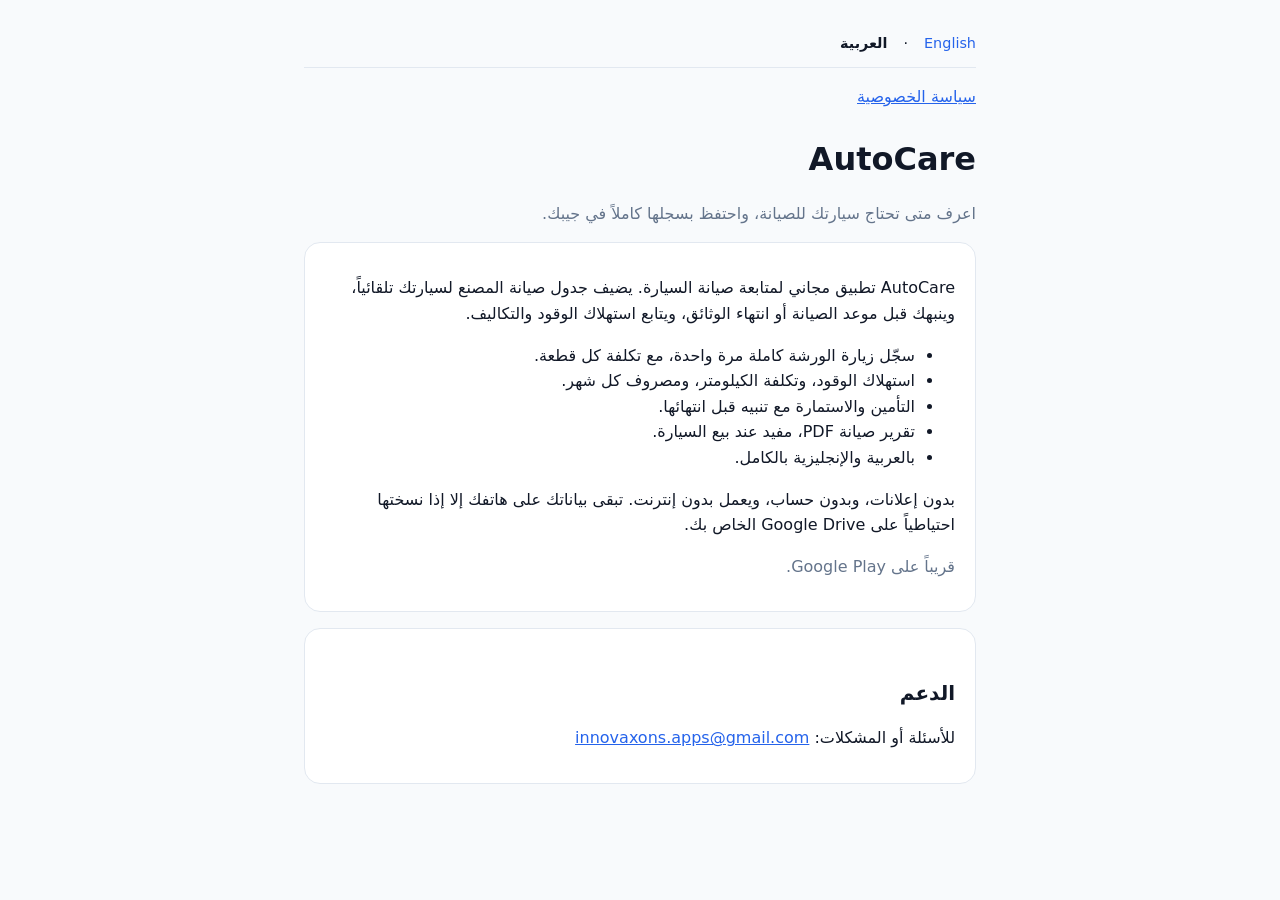
==== ar/index.html @ ee43e618 "Homepage and privacy pages in English and Arabic, like salaty-site Home at /, policy at /privacy/, A" ====
<!doctype html>
<html lang="ar" dir="rtl">
<head>
  <meta charset="utf-8">
  <meta name="viewport" content="width=device-width, initial-scale=1">
  <title>AutoCare: سجل صيانة السيارة</title>
  <meta name="description" content="تذكير بمواعيد الصيانة، سجل الصيانة، استهلاك الوقود وتنبيه انتهاء الوثائق. مجاني، بدون إعلانات، بدون حساب.">
  <link rel="canonical" href="https://autocare.innovaxons.com/ar/">
  <link rel="alternate" hreflang="x-default" href="https://autocare.innovaxons.com/">
  <link rel="alternate" hreflang="en" href="https://autocare.innovaxons.com/">
  <link rel="alternate" hreflang="ar" href="https://autocare.innovaxons.com/ar/">
  <link rel="stylesheet" href="/style.css">
</head>
<body>
  <a href="#content" class="sr-only">تخطَّ إلى المحتوى</a>
  <main id="content">
    <nav class="lang-switcher" aria-label="اللغة"><a href="/" lang="en" dir="ltr">English</a> · <strong>العربية</strong></nav>
    <nav class="page-nav"><a href="/ar/privacy/">سياسة الخصوصية</a></nav>
    <h1>AutoCare</h1>
    <p class="muted">اعرف متى تحتاج سيارتك للصيانة، واحتفظ بسجلها كاملاً في جيبك.</p>
    <section>
      <p>AutoCare تطبيق مجاني لمتابعة صيانة السيارة. يضيف جدول صيانة المصنع لسيارتك تلقائياً، وينبهك قبل موعد الصيانة أو انتهاء الوثائق، ويتابع استهلاك الوقود والتكاليف.</p>
      <ul>
        <li>سجّل زيارة الورشة كاملة مرة واحدة، مع تكلفة كل قطعة.</li>
        <li>استهلاك الوقود، وتكلفة الكيلومتر، ومصروف كل شهر.</li>
        <li>التأمين والاستمارة مع تنبيه قبل انتهائها.</li>
        <li>تقرير صيانة PDF، مفيد عند بيع السيارة.</li>
        <li>بالعربية والإنجليزية بالكامل.</li>
      </ul>
      <p>بدون إعلانات، وبدون حساب، ويعمل بدون إنترنت. تبقى بياناتك على هاتفك إلا إذا نسختها احتياطياً على Google Drive الخاص بك.</p>
      <!-- PLAY_LINK -->
      <p class="muted">قريباً على Google Play.</p>
    </section>
    <section>
      <h2>الدعم</h2>
      <p>للأسئلة أو المشكلات: <a href="mailto:innovaxons.apps@gmail.com">innovaxons.apps@gmail.com</a></p>
    </section>
  </main>
</body>
</html>
---- style.css ----
:root {
  --surface: #f8fafc;
  --card: #ffffff;
  --ink: #111827;
  --muted: #64748b;
  --primary: #2563eb;
  --line: #e2e8f0;
}
@media (prefers-color-scheme: dark) {
  :root {
    --surface: #0b0f14;
    --card: #161c24;
    --ink: #f1f5f9;
    --muted: #94a3b8;
    --primary: #60a5fa;
    --line: #27303d;
  }
}
* { box-sizing: border-box; }
body {
  margin: 0;
  background: var(--surface);
  color: var(--ink);
  font: 16px/1.6 system-ui, -apple-system, "Segoe UI", Roboto, "Noto Sans Arabic", "Geeza Pro", sans-serif;
  text-align: start;
}
[dir="rtl"] {
  font-family: system-ui, -apple-system, "Segoe UI", Roboto, "Noto Naskh Arabic", "Geeza Pro", sans-serif;
}
.sr-only {
  position: absolute;
  width: 1px;
  height: 1px;
  padding: 0;
  margin: -1px;
  overflow: hidden;
  clip: rect(0, 0, 0, 0);
  white-space: nowrap;
  border: 0;
}
.sr-only:focus {
  position: static;
  width: auto;
  height: auto;
  margin-block-end: 1rem;
  overflow: visible;
  clip: auto;
  white-space: normal;
  display: inline-block;
  padding: .5rem 1rem;
  background: var(--card);
  border: 1px solid var(--primary);
  border-radius: .5rem;
}
main { max-width: 44rem; margin-inline: auto; padding: 2rem 1rem 4rem; }
h1 { font-size: 2rem; margin: 0 0 .25rem; }
h2 { font-size: 1.25rem; margin: 2rem 0 .5rem; }
p, li { color: var(--ink); }
.muted { color: var(--muted); }
a { color: var(--primary); }
section { background: var(--card); border: 1px solid var(--line); border-radius: 1rem; padding: 1rem 1.25rem; margin: 1rem 0; }
.table-container {
  overflow-x: auto;
  -webkit-overflow-scrolling: touch;
  margin: 1rem 0;
}
table { width: 100%; border-collapse: collapse; font-size: .95rem; min-width: 32rem; }
th, td { text-align: start; padding: .65rem .5rem; border-bottom: 1px solid var(--line); vertical-align: top; }
th { font-weight: 600; color: var(--muted); font-size: .85rem; text-transform: uppercase; letter-spacing: .025em; }
.lang-switcher {
  display: flex;
  flex-wrap: wrap;
  gap: .5rem 1rem;
  padding-bottom: .75rem;
  margin-bottom: 1rem;
  border-bottom: 1px solid var(--line);
  font-size: .9rem;
}
.lang-switcher a {
  text-decoration: none;
}
.lang-switcher a:hover {
  text-decoration: underline;
}
.lang-switcher strong {
  color: var(--ink);
}
nav.page-nav {
  display: flex;
  flex-wrap: wrap;
  gap: 1rem;
  margin-bottom: 1.5rem;
}
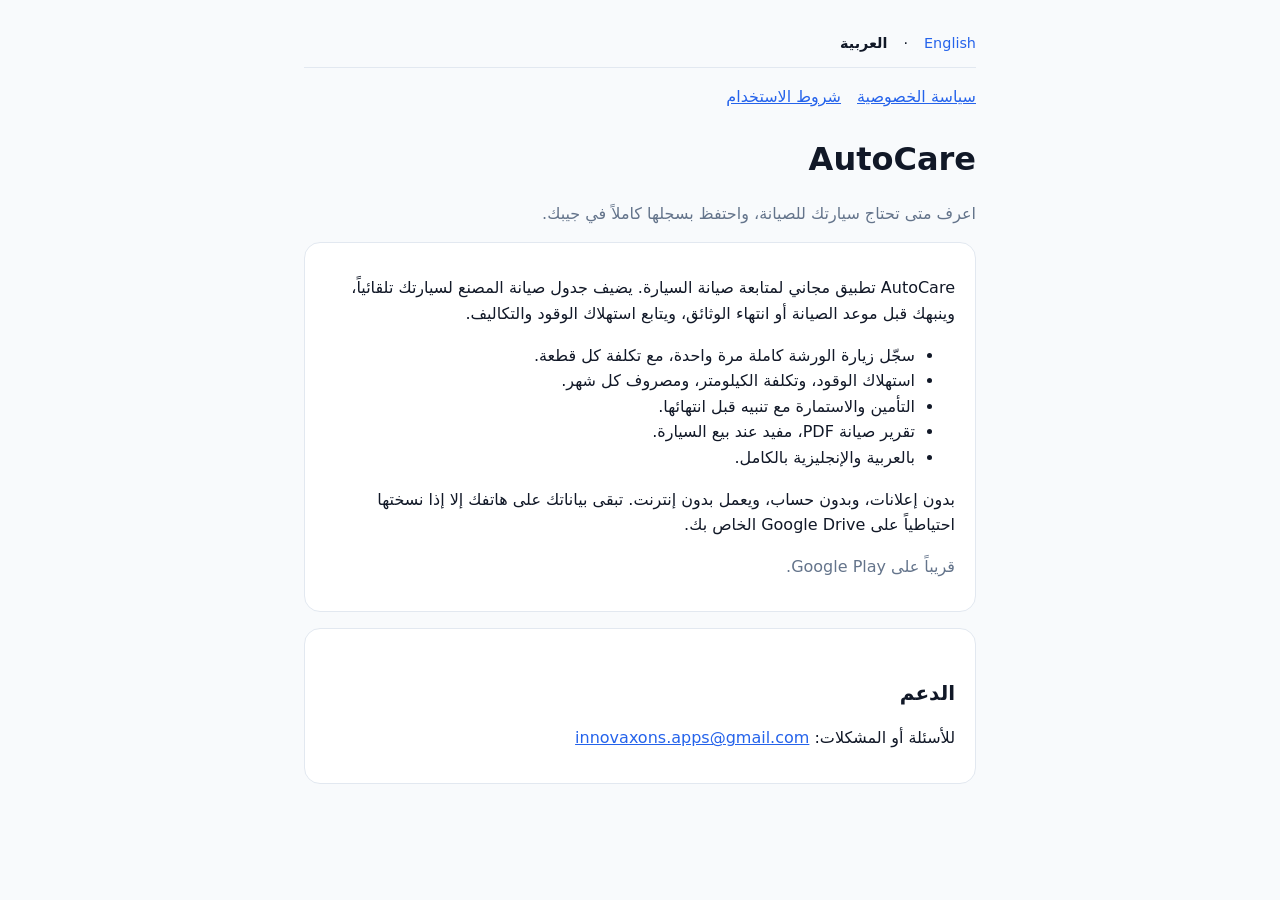
==== commit bcaf5740: "Add terms of service pages in English and Arabic Google Auth Platform branding requires a terms link" ====
--- a/ar/index.html
+++ b/ar/index.html
@@ -15,7 +15,7 @@
   <a href="#content" class="sr-only">تخطَّ إلى المحتوى</a>
   <main id="content">
     <nav class="lang-switcher" aria-label="اللغة"><a href="/" lang="en" dir="ltr">English</a> · <strong>العربية</strong></nav>
-    <nav class="page-nav"><a href="/ar/privacy/">سياسة الخصوصية</a></nav>
+    <nav class="page-nav"><a href="/ar/privacy/">سياسة الخصوصية</a><a href="/ar/terms/">شروط الاستخدام</a></nav>
     <h1>AutoCare</h1>
     <p class="muted">اعرف متى تحتاج سيارتك للصيانة، واحتفظ بسجلها كاملاً في جيبك.</p>
     <section>
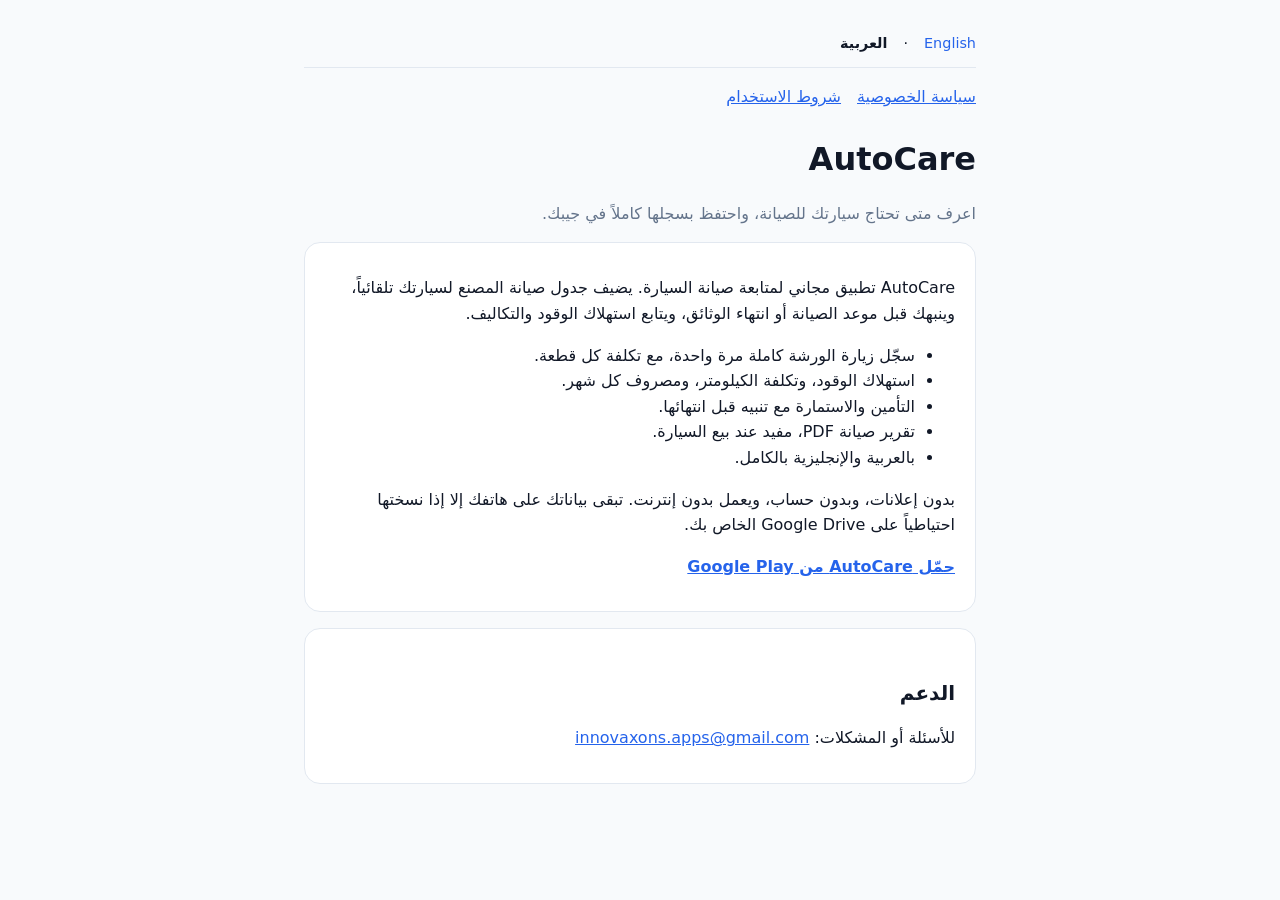
==== commit 9a8a84d3: "Link the home pages to Google Play now that the app is live Co-Authored-By: Claude Opus 5.5 <noreply" ====
--- a/ar/index.html
+++ b/ar/index.html
@@ -28,8 +28,7 @@
         <li>بالعربية والإنجليزية بالكامل.</li>
       </ul>
       <p>بدون إعلانات، وبدون حساب، ويعمل بدون إنترنت. تبقى بياناتك على هاتفك إلا إذا نسختها احتياطياً على Google Drive الخاص بك.</p>
-      <!-- PLAY_LINK -->
-      <p class="muted">قريباً على Google Play.</p>
+      <p><strong><a href="https://play.google.com/store/apps/details?id=com.innovaxons.autocare&amp;hl=ar">حمّل AutoCare من Google Play</a></strong></p>
     </section>
     <section>
       <h2>الدعم</h2>
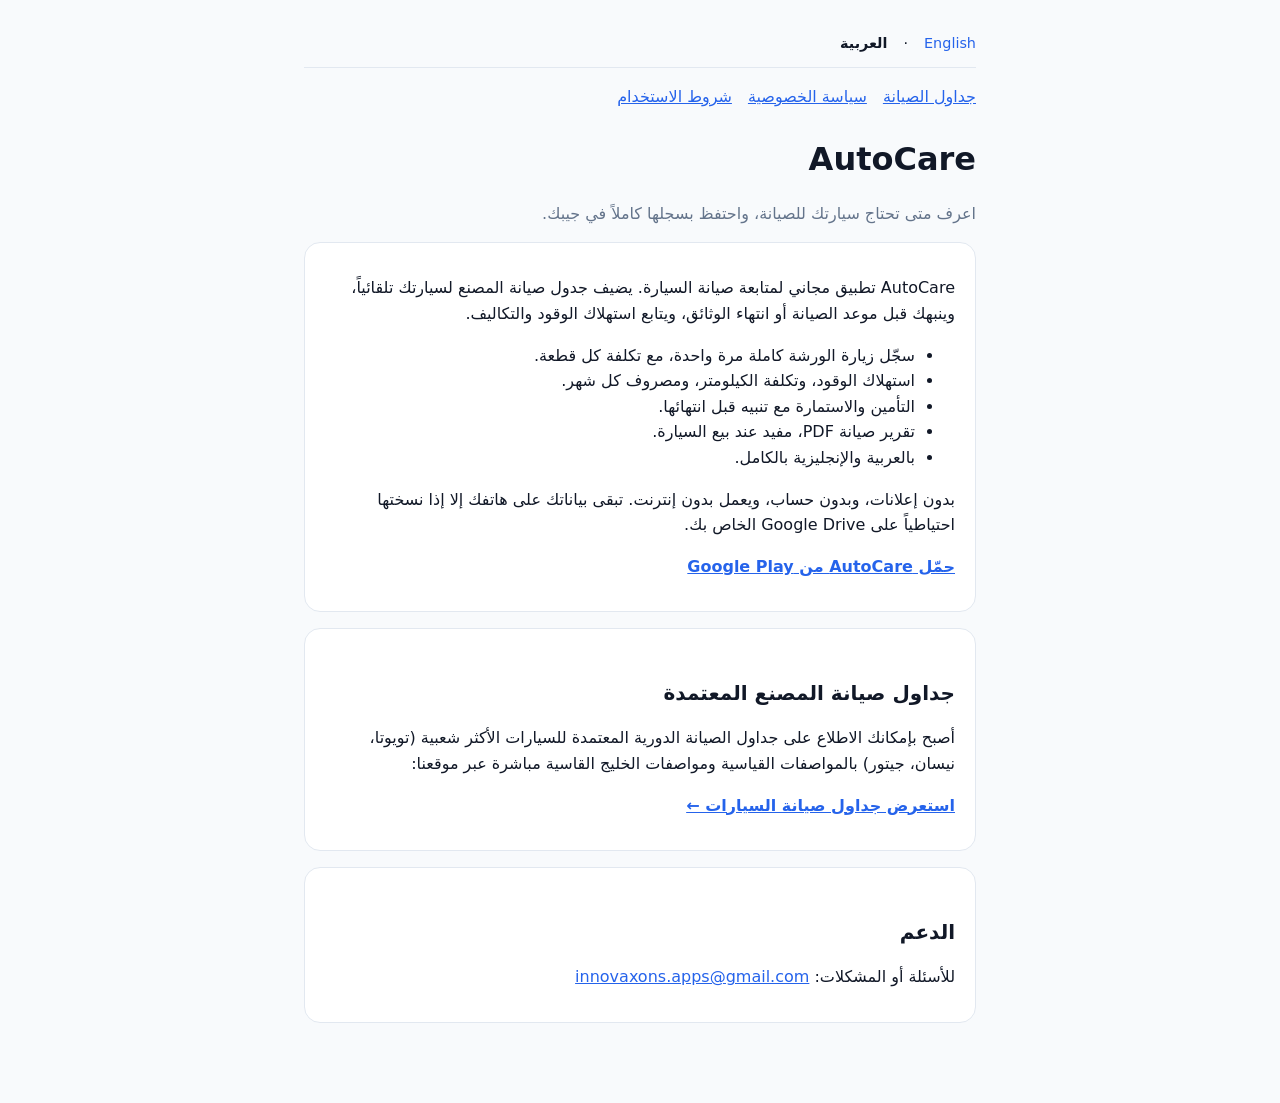
==== commit 0fb0348c: "Add Arabic maintenance schedule pages for verified models" ====
--- a/ar/index.html
+++ b/ar/index.html
@@ -15,7 +15,7 @@
   <a href="#content" class="sr-only">تخطَّ إلى المحتوى</a>
   <main id="content">
     <nav class="lang-switcher" aria-label="اللغة"><a href="/" lang="en" dir="ltr">English</a> · <strong>العربية</strong></nav>
-    <nav class="page-nav"><a href="/ar/privacy/">سياسة الخصوصية</a><a href="/ar/terms/">شروط الاستخدام</a></nav>
+    <nav class="page-nav"><a href="/ar/schedule/">جداول الصيانة</a><a href="/ar/privacy/">سياسة الخصوصية</a><a href="/ar/terms/">شروط الاستخدام</a></nav>
     <h1>AutoCare</h1>
     <p class="muted">اعرف متى تحتاج سيارتك للصيانة، واحتفظ بسجلها كاملاً في جيبك.</p>
     <section>
@@ -30,6 +30,12 @@
       <p>بدون إعلانات، وبدون حساب، ويعمل بدون إنترنت. تبقى بياناتك على هاتفك إلا إذا نسختها احتياطياً على Google Drive الخاص بك.</p>
       <p><strong><a href="https://play.google.com/store/apps/details?id=com.innovaxons.autocare&amp;hl=ar">حمّل AutoCare من Google Play</a></strong></p>
     </section>
+    
+    <section>
+      <h2>جداول صيانة المصنع المعتمدة</h2>
+      <p>أصبح بإمكانك الاطلاع على جداول الصيانة الدورية المعتمدة للسيارات الأكثر شعبية (تويوتا، نيسان، جيتور) بالمواصفات القياسية ومواصفات الخليج القاسية مباشرة عبر موقعنا:</p>
+      <p><strong><a href="/ar/schedule/">استعرض جداول صيانة السيارات &larr;</a></strong></p>
+    </section>
     <section>
       <h2>الدعم</h2>
       <p>للأسئلة أو المشكلات: <a href="mailto:innovaxons.apps@gmail.com">innovaxons.apps@gmail.com</a></p>
--- a/style.css
+++ b/style.css
@@ -91,3 +91,120 @@
   gap: 1rem;
   margin-bottom: 1.5rem;
 }
+
+/* Additional styles for schedule tables & CTA */
+.cta-box {
+  background: var(--card);
+  border: 2px solid var(--primary);
+  border-radius: 1rem;
+  padding: 1.5rem;
+  margin: 2rem 0;
+  text-align: center;
+}
+.cta-box p {
+  margin: .5rem 0 1rem;
+  font-weight: 500;
+}
+.btn-play {
+  display: inline-flex;
+  align-items: center;
+  justify-content: center;
+  gap: .6rem;
+  background: var(--primary);
+  color: #ffffff !important;
+  padding: .75rem 1.5rem;
+  border-radius: .5rem;
+  text-decoration: none;
+  font-weight: 600;
+  transition: opacity .15s;
+}
+.btn-play:hover {
+  opacity: .9;
+  text-decoration: none;
+}
+.badge-severe {
+  display: inline-block;
+  background: #fef2f2;
+  color: #b91c1c;
+  border: 1px solid #fecaca;
+  padding: .15rem .5rem;
+  border-radius: .25rem;
+  font-size: .8rem;
+  font-weight: 600;
+}
+@media (prefers-color-scheme: dark) {
+  .badge-severe {
+    background: #450a0a;
+    color: #fca5a5;
+    border-color: #7f1d1d;
+  }
+}
+.badge-std {
+  display: inline-block;
+  background: #f0fdf4;
+  color: #15803d;
+  border: 1px solid #bbf7d0;
+  padding: .15rem .5rem;
+  border-radius: .25rem;
+  font-size: .8rem;
+  font-weight: 600;
+}
+@media (prefers-color-scheme: dark) {
+  .badge-std {
+    background: #052e16;
+    color: #86efac;
+    border-color: #14532d;
+  }
+}
+.source-box {
+  font-size: .875rem;
+  color: var(--muted);
+  border-inline-start: 3px solid var(--muted);
+  padding-inline-start: .75rem;
+  margin: 1.5rem 0;
+}
+.source-box p {
+  color: var(--muted);
+  margin: .25rem 0;
+}
+.schedule-list {
+  display: grid;
+  gap: 1rem;
+  margin: 1.5rem 0;
+}
+.schedule-card {
+  display: block;
+  background: var(--card);
+  border: 1px solid var(--line);
+  border-radius: .75rem;
+  padding: 1rem 1.25rem;
+  text-decoration: none;
+  color: inherit;
+  transition: border-color .15s;
+}
+.schedule-card:hover {
+  border-color: var(--primary);
+  text-decoration: none;
+}
+.schedule-card h3 {
+  margin: 0 0 .25rem;
+  font-size: 1.15rem;
+  color: var(--primary);
+}
+.schedule-card p {
+  margin: 0;
+  font-size: .9rem;
+  color: var(--muted);
+}
+.breadcrumbs {
+  font-size: .85rem;
+  color: var(--muted);
+  margin-bottom: 1rem;
+}
+.breadcrumbs a {
+  color: var(--muted);
+  text-decoration: none;
+}
+.breadcrumbs a:hover {
+  text-decoration: underline;
+}
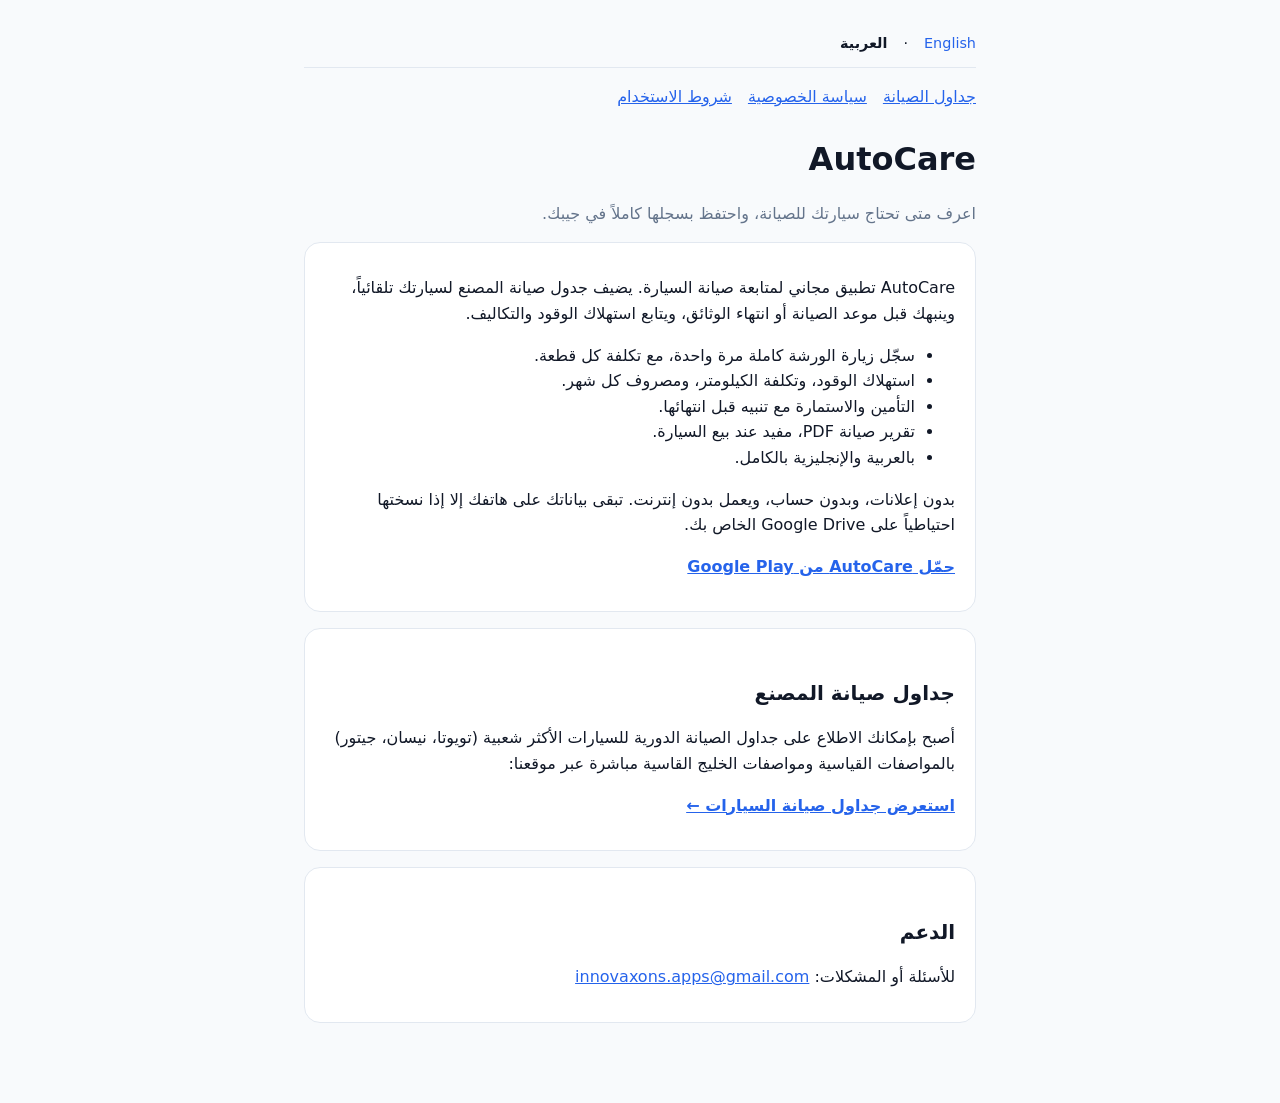
==== commit ff3dd129: "Drop 'official/certified' wording from schedule pages" ====
--- a/ar/index.html
+++ b/ar/index.html
@@ -32,8 +32,8 @@
     </section>
     
     <section>
-      <h2>جداول صيانة المصنع المعتمدة</h2>
-      <p>أصبح بإمكانك الاطلاع على جداول الصيانة الدورية المعتمدة للسيارات الأكثر شعبية (تويوتا، نيسان، جيتور) بالمواصفات القياسية ومواصفات الخليج القاسية مباشرة عبر موقعنا:</p>
+      <h2>جداول صيانة المصنع</h2>
+      <p>أصبح بإمكانك الاطلاع على جداول الصيانة الدورية للسيارات الأكثر شعبية (تويوتا، نيسان، جيتور) بالمواصفات القياسية ومواصفات الخليج القاسية مباشرة عبر موقعنا:</p>
       <p><strong><a href="/ar/schedule/">استعرض جداول صيانة السيارات &larr;</a></strong></p>
     </section>
     <section>
